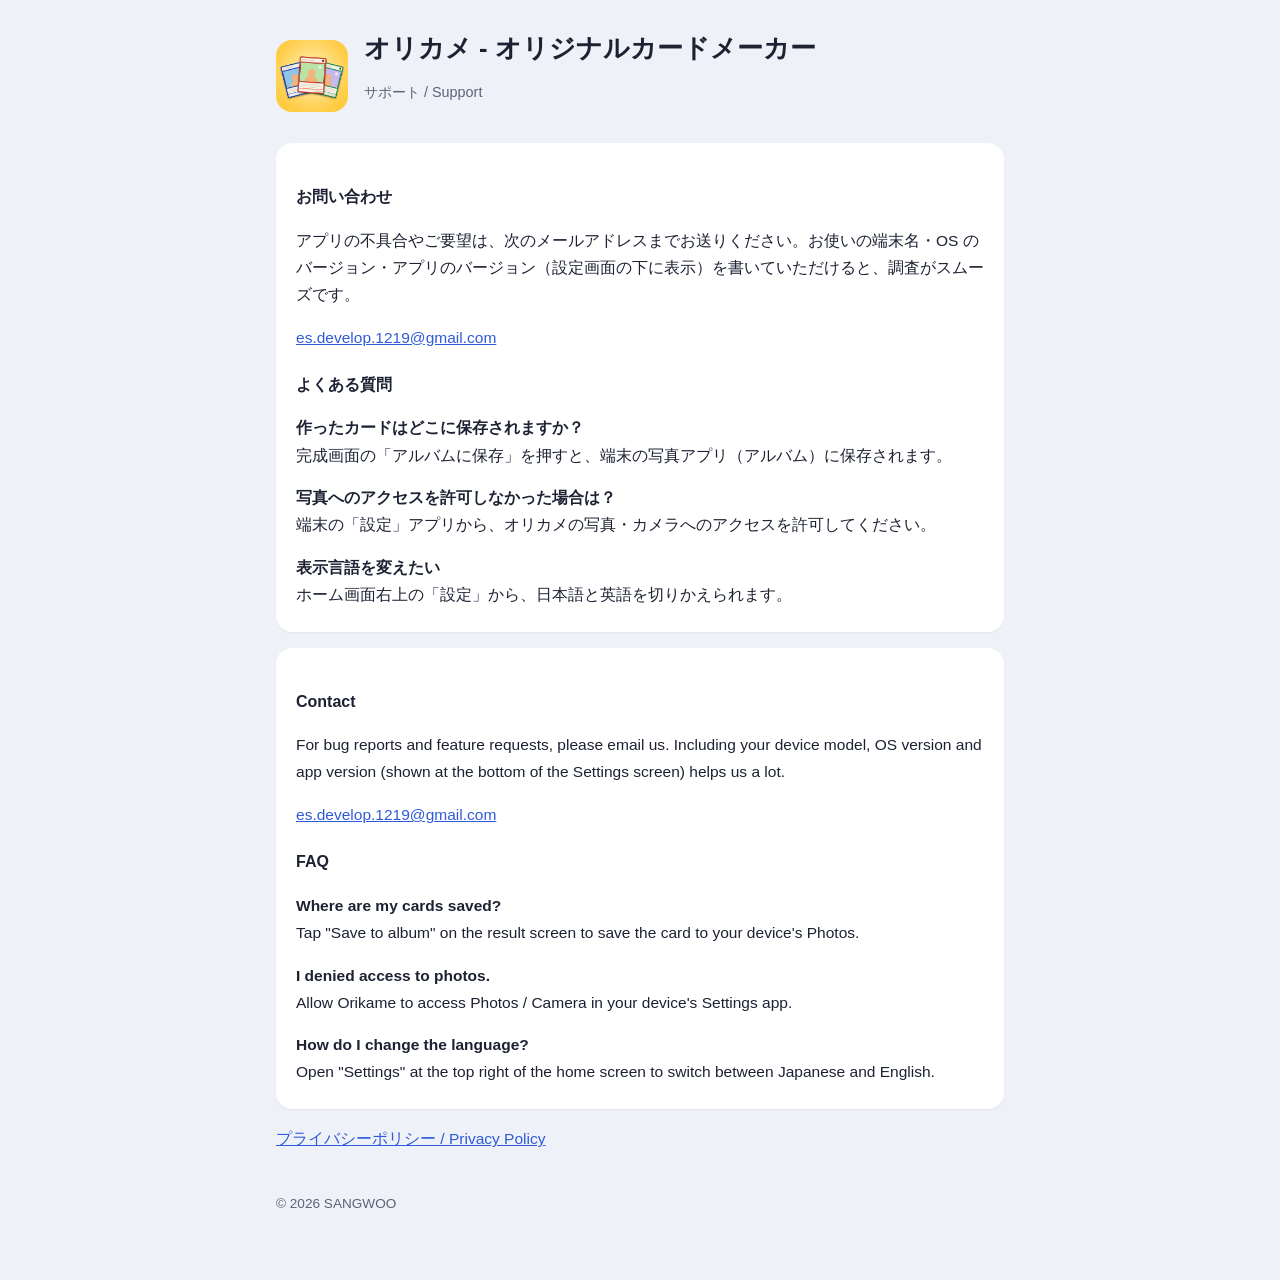
==== orikame/index.html @ e3519315 "initial commit" ====
<!doctype html>
<html lang="ja">
<head>
<meta charset="utf-8">
<meta name="viewport" content="width=device-width, initial-scale=1">
<title>オリカメ サポート / Orikame Support</title>
<link rel="stylesheet" href="/style.css">
</head>
<body>
<main>
  <header class="app">
    <img src="/orikame/icon.png" alt="">
    <div>
      <h1>オリカメ - オリジナルカードメーカー</h1>
      <p class="meta">サポート / Support</p>
    </div>
  </header>

  <div class="card">
    <h3>お問い合わせ</h3>
    <p>アプリの不具合やご要望は、次のメールアドレスまでお送りください。お使いの端末名・OS のバージョン・アプリのバージョン（設定画面の下に表示）を書いていただけると、調査がスムーズです。</p>
    <p><a href="mailto:es.develop.1219@gmail.com">es.develop.1219@gmail.com</a></p>
    <h3>よくある質問</h3>
    <p><b>作ったカードはどこに保存されますか？</b><br>完成画面の「アルバムに保存」を押すと、端末の写真アプリ（アルバム）に保存されます。</p>
    <p><b>写真へのアクセスを許可しなかった場合は？</b><br>端末の「設定」アプリから、オリカメの写真・カメラへのアクセスを許可してください。</p>
    <p><b>表示言語を変えたい</b><br>ホーム画面右上の「設定」から、日本語と英語を切りかえられます。</p>
  </div>

  <div class="card">
    <h3>Contact</h3>
    <p>For bug reports and feature requests, please email us. Including your device model, OS version and app version (shown at the bottom of the Settings screen) helps us a lot.</p>
    <p><a href="mailto:es.develop.1219@gmail.com">es.develop.1219@gmail.com</a></p>
    <h3>FAQ</h3>
    <p><b>Where are my cards saved?</b><br>Tap "Save to album" on the result screen to save the card to your device's Photos.</p>
    <p><b>I denied access to photos.</b><br>Allow Orikame to access Photos / Camera in your device's Settings app.</p>
    <p><b>How do I change the language?</b><br>Open "Settings" at the top right of the home screen to switch between Japanese and English.</p>
  </div>

  <p><a href="/orikame/privacy/">プライバシーポリシー / Privacy Policy</a></p>
  <footer>© 2026 SANGWOO</footer>
</main>
</body>
</html>
---- style.css ----
:root { --ink:#1D2233; --muted:#5C6378; --line:#D6DAE6; --bg:#EEF1F8; --card:#FFFFFF; --accent:#2F5BD8; }
* { box-sizing: border-box; }
body { margin:0; background:var(--bg); color:var(--ink); font-family: -apple-system, BlinkMacSystemFont, "Hiragino Sans", "Noto Sans JP", "Segoe UI", sans-serif; line-height:1.75; }
main { max-width: 760px; margin: 0 auto; padding: 32px 16px 64px; }
header { margin-bottom: 24px; }
h1 { font-size: 1.6rem; margin: 0 0 4px; line-height: 1.3; }
h2 { font-size: 1.15rem; margin: 32px 0 8px; padding-top: 8px; border-top: 1px solid var(--line); }
h3 { font-size: 1rem; margin: 20px 0 4px; }
p, li { font-size: 0.97rem; }
.meta { color: var(--muted); font-size: 0.9rem; }
.card { background: var(--card); border-radius: 16px; padding: 20px 20px 8px; margin: 16px 0; box-shadow: 0 1px 2px rgba(0,0,0,.05); }
a { color: var(--accent); }
.lang { display:flex; gap: 12px; font-size: .9rem; margin: 8px 0 0; }
.app { display:flex; gap:16px; align-items:center; }
.app img { width:72px; height:72px; border-radius:16px; }
footer { color: var(--muted); font-size: .85rem; margin-top: 40px; }
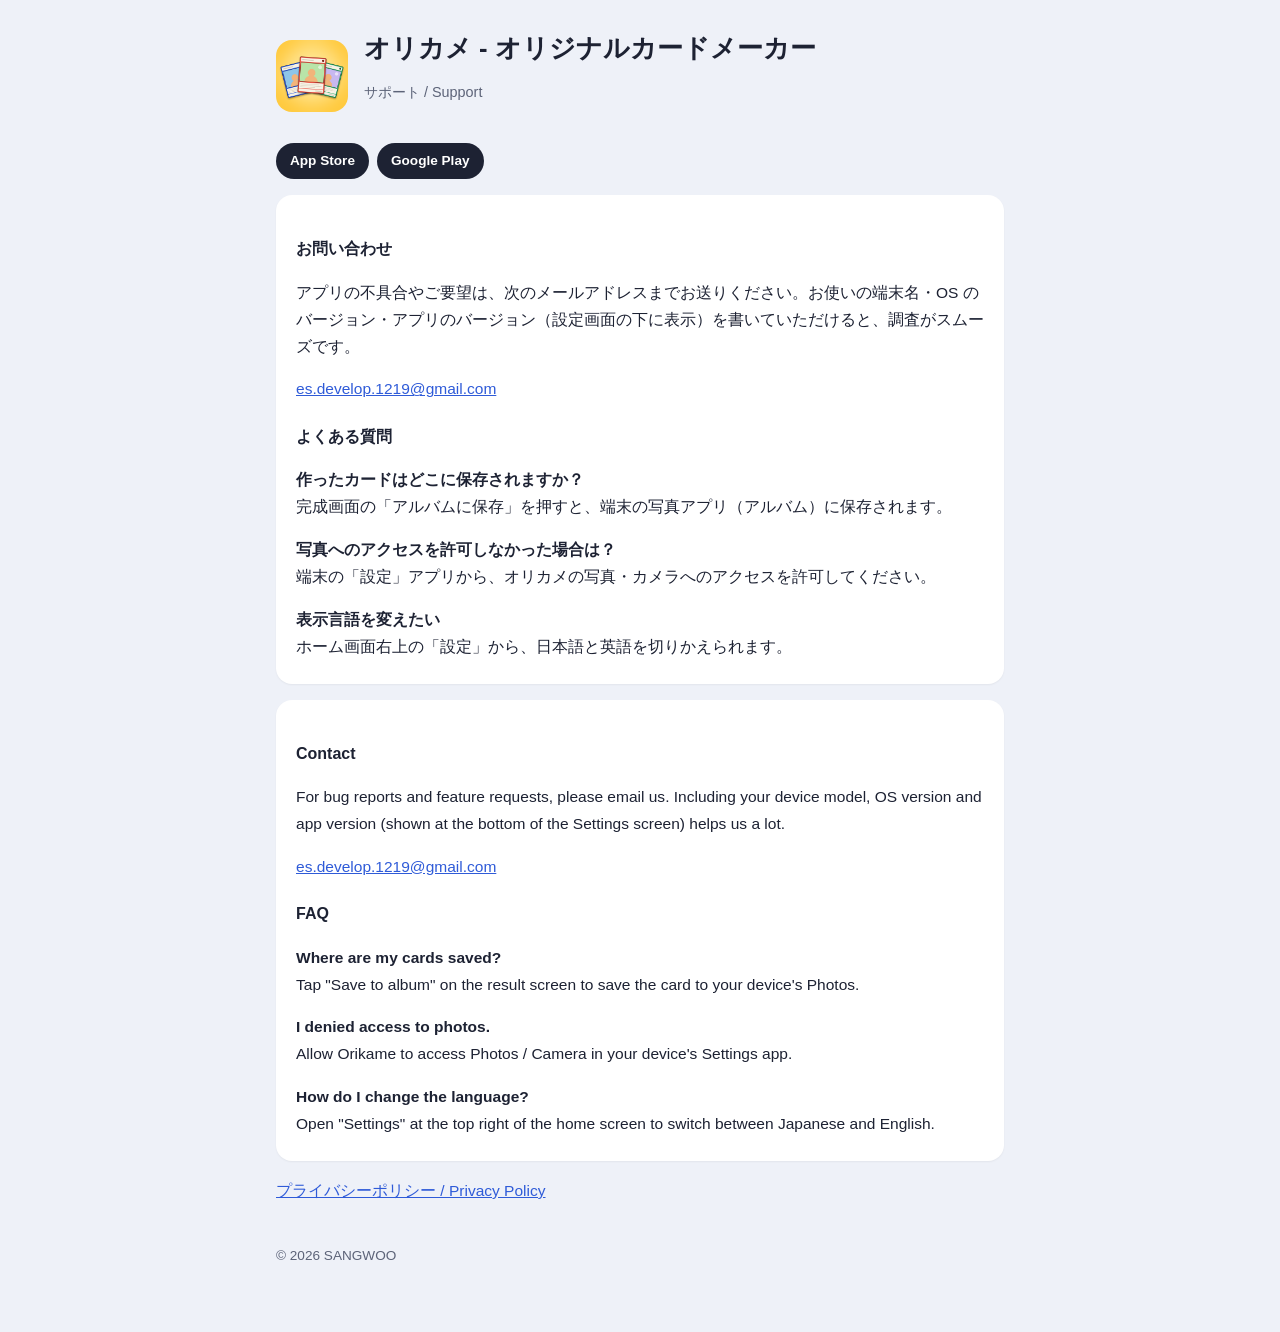
==== commit 738bf1b9: "add sfkstory" ====
--- a/orikame/index.html
+++ b/orikame/index.html
@@ -15,6 +15,10 @@
       <p class="meta">サポート / Support</p>
     </div>
   </header>
+  <p class="store">
+    <a href="https://apps.apple.com/jp/app/id6827113616" target="_blank" rel="noopener">App Store</a>
+    <a href="https://play.google.com/store/apps/details?id=com.SANGWOO.orikame" target="_blank" rel="noopener">Google Play</a>
+  </p>
 
   <div class="card">
     <h3>お問い合わせ</h3>
--- a/style.css
+++ b/style.css
@@ -14,3 +14,7 @@
 .app { display:flex; gap:16px; align-items:center; }
 .app img { width:72px; height:72px; border-radius:16px; }
 footer { color: var(--muted); font-size: .85rem; margin-top: 40px; }
+.store { display:flex; flex-wrap:wrap; gap:8px; margin: 8px 0 4px; }
+.store a { display:inline-flex; align-items:center; gap:6px; padding: 6px 14px; border-radius: 999px; background: var(--ink); color:#fff; text-decoration:none; font-size: .85rem; font-weight: 600; }
+.store a:hover { opacity: .85; }
+.app + .app { margin-top: 20px; padding-top: 20px; border-top: 1px solid var(--line); }
